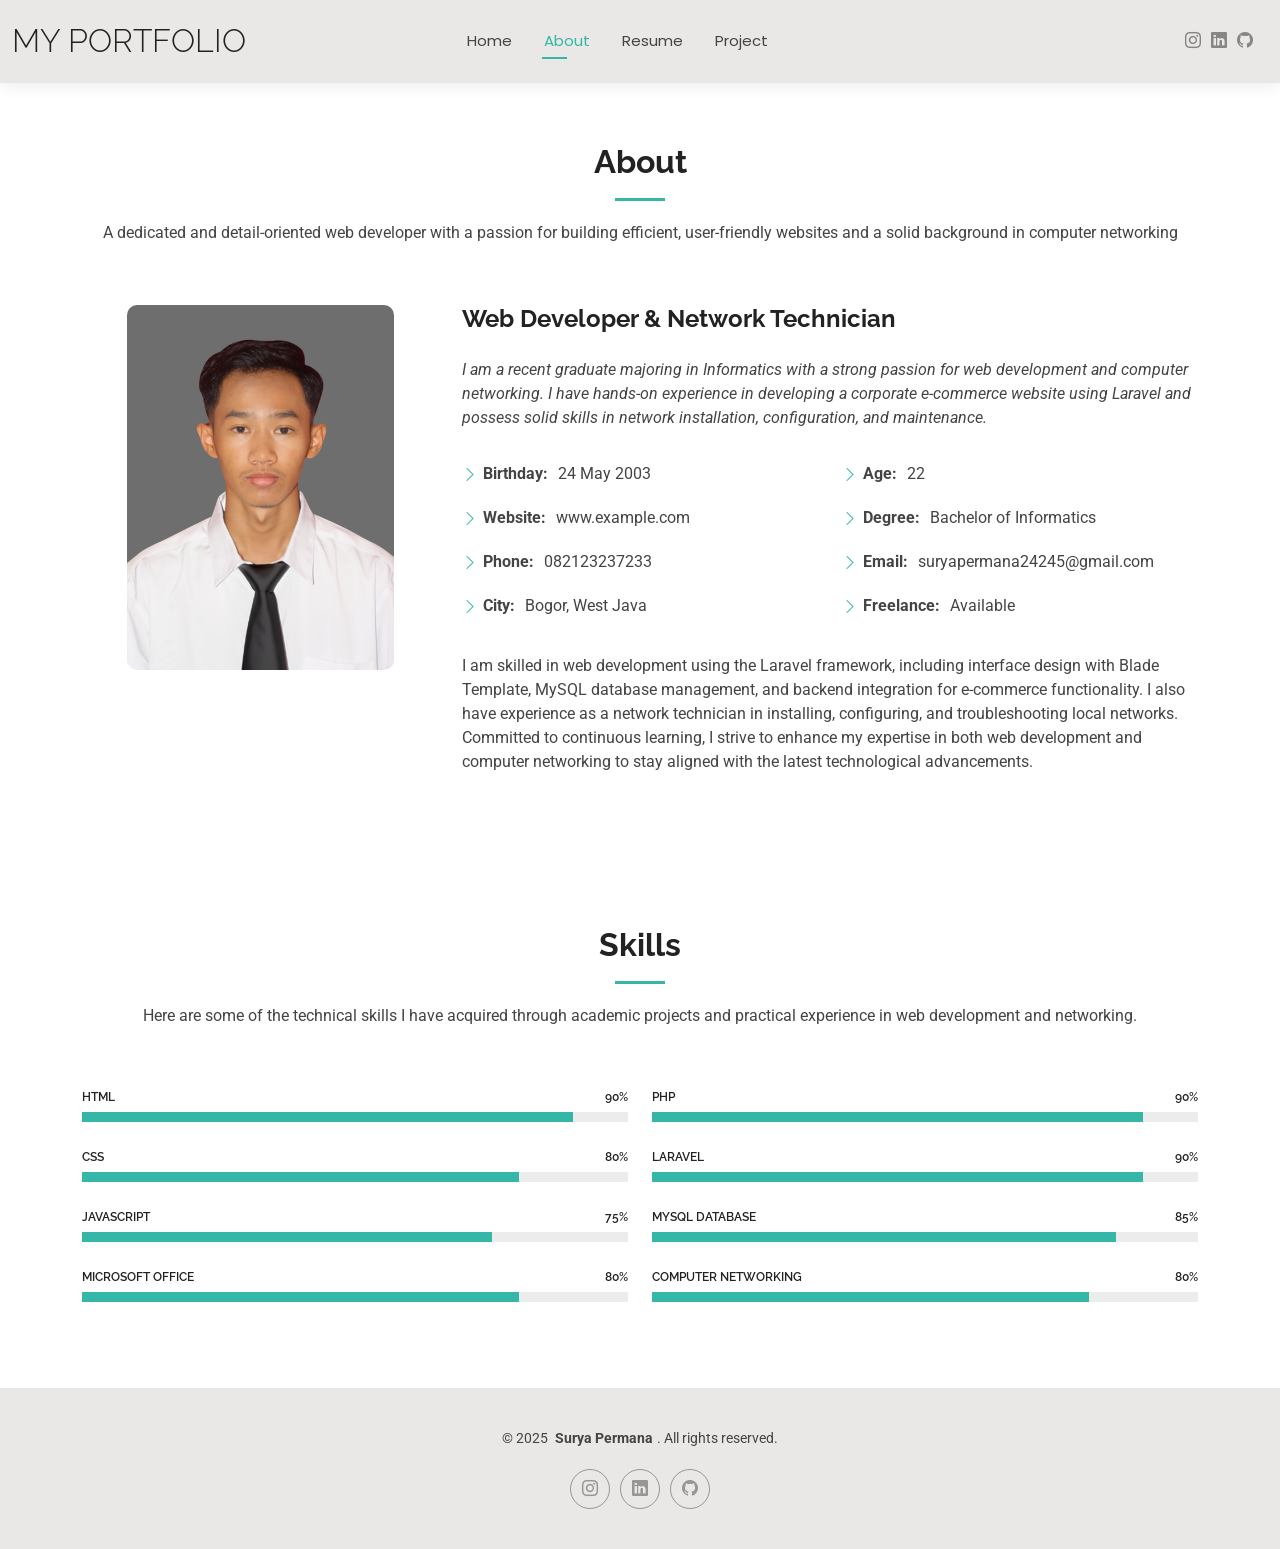
==== about.html @ 29c66569 "Initial commit" ====
<!DOCTYPE html>
<html lang="en">
  <head>
    <meta charset="utf-8" />
    <meta content="width=device-width, initial-scale=1.0" name="viewport" />
    <title>About - Surya Permana</title>
    <meta name="description" content="" />
    <meta name="keywords" content="" />

    <!-- Favicons -->
    <link href="assets/img/favicon.png" rel="icon" />
    <link href="assets/img/apple-touch-icon.png" rel="apple-touch-icon" />

    <!-- Fonts -->
    <link href="https://fonts.googleapis.com" rel="preconnect" />
    <link href="https://fonts.gstatic.com" rel="preconnect" crossorigin />
    <link
      href="https://fonts.googleapis.com/css2?family=Roboto:ital,wght@0,100;0,300;0,400;0,500;0,700;0,900;1,100;1,300;1,400;1,500;1,700;1,900&family=Poppins:ital,wght@0,100;0,200;0,300;0,400;0,500;0,600;0,700;0,800;0,900;1,100;1,200;1,300;1,400;1,500;1,600;1,700;1,800;1,900&family=Raleway:ital,wght@0,100;0,200;0,300;0,400;0,500;0,600;0,700;0,800;0,900;1,100;1,200;1,300;1,400;1,500;1,600;1,700;1,800;1,900&display=swap"
      rel="stylesheet"
    />

    <!-- Vendor CSS Files -->
    <link
      href="assets/vendor/bootstrap/css/bootstrap.min.css"
      rel="stylesheet"
    />
    <link
      href="assets/vendor/bootstrap-icons/bootstrap-icons.css"
      rel="stylesheet"
    />
    <link href="assets/vendor/aos/aos.css" rel="stylesheet" />
    <link href="assets/vendor/swiper/swiper-bundle.min.css" rel="stylesheet" />
    <link
      href="assets/vendor/glightbox/css/glightbox.min.css"
      rel="stylesheet"
    />

    <!-- Main CSS File -->
    <link href="assets/css/main.css" rel="stylesheet" />
  </head>

  <body class="about-page">
    <header
      id="header"
      class="header d-flex align-items-center light-background sticky-top"
    >
      <div class="container-fluid position-relative d-flex align-items-center">
        <a
          href="index.html"
          class="logo d-flex align-items-center me-auto me-xl-0"
        >
          <!-- Uncomment the line below if you also wish to use an image logo -->
          <!-- <img src="assets/img/logo.png" alt=""> -->
          <h1 class="sitename">MY Portfolio</h1>
        </a>

        <nav id="navmenu" class="navmenu mx-auto">
          <ul>
            <li><a href="index.html">Home</a></li>
            <li><a href="about.html" class="active">About</a></li>
            <li><a href="resume.html">Resume</a></li>
            <li><a href="portfolio.html">Project</a></li>
          </ul>
          <i class="mobile-nav-toggle d-xl-none bi bi-list"></i>
        </nav>

        <div class="header-social-links ms-auto">
          <a href="https://www.instagram.com/xsuryaax/" class="instagram"
            ><i class="bi bi-instagram"></i
          ></a>
          <a
            href="https://www.linkedin.com/in/surya-permana-0319a622b/"
            class="linkedin"
            ><i class="bi bi-linkedin"></i
          ></a>
          <a href="https://github.com/xsuryaax" class="github"
            ><i class="bi bi-github"></i
          ></a>
        </div>
      </div>
    </header>

    <main class="main">
      <!-- About Section -->
      <section id="about" class="about section">
        <!-- Section Title -->
        <div class="container section-title" data-aos="fade-up">
          <h2>About</h2>
          <p>
            A dedicated and detail-oriented web developer with a passion for
            building efficient, user-friendly websites and a solid background in
            computer networking
          </p>
        </div>
        <!-- End Section Title -->

        <div class="container" data-aos="fade-up" data-aos-delay="100">
          <div class="row gy-4 justify-content-center">
            <div class="col-lg-4">
              <img
                src="assets/img/profile-img1.png"
                class="img-fluid"
                alt=""
                style="
                  max-width: 75%;
                  height: auto;
                  border-radius: 10px;
                  display: block;
                  margin: 0 auto;
                "
              />
            </div>
            <div class="col-lg-8 content">
              <h2>Web Developer &amp; Network Technician</h2>
              <p class="fst-italic py-3">
                I am a recent graduate majoring in Informatics with a strong
                passion for web development and computer networking. I have
                hands-on experience in developing a corporate e-commerce website
                using Laravel and possess solid skills in network installation,
                configuration, and maintenance.
              </p>
              <div class="row">
                <div class="col-lg-6">
                  <ul>
                    <li>
                      <i class="bi bi-chevron-right"></i>
                      <strong>Birthday:</strong> <span>24 May 2003</span>
                    </li>
                    <li>
                      <i class="bi bi-chevron-right"></i>
                      <strong>Website:</strong> <span>www.example.com</span>
                    </li>
                    <li>
                      <i class="bi bi-chevron-right"></i>
                      <strong>Phone:</strong> <span>082123237233</span>
                    </li>
                    <li>
                      <i class="bi bi-chevron-right"></i>
                      <strong>City:</strong> <span>Bogor, West Java</span>
                    </li>
                  </ul>
                </div>
                <div class="col-lg-6">
                  <ul>
                    <li>
                      <i class="bi bi-chevron-right"></i> <strong>Age:</strong>
                      <span>22</span>
                    </li>
                    <li>
                      <i class="bi bi-chevron-right"></i>
                      <strong>Degree:</strong>
                      <span>Bachelor of Informatics</span>
                    </li>
                    <li>
                      <i class="bi bi-chevron-right"></i>
                      <strong>Email:</strong>
                      <span>suryapermana24245@gmail.com</span>
                    </li>
                    <li>
                      <i class="bi bi-chevron-right"></i>
                      <strong>Freelance:</strong> <span>Available</span>
                    </li>
                  </ul>
                </div>
              </div>
              <p class="py-3">
                I am skilled in web development using the Laravel framework,
                including interface design with Blade Template, MySQL database
                management, and backend integration for e-commerce
                functionality. I also have experience as a network technician in
                installing, configuring, and troubleshooting local networks.
                Committed to continuous learning, I strive to enhance my
                expertise in both web development and computer networking to
                stay aligned with the latest technological advancements.
              </p>
            </div>
          </div>
        </div>
      </section>
      <!-- /About Section -->

      <!-- Skills Section -->
      <section id="skills" class="skills section">
        <!-- Section Title -->
        <div class="container section-title" data-aos="fade-up">
          <h2>Skills</h2>
          <p>
            Here are some of the technical skills I have acquired through
            academic projects and practical experience in web development and
            networking.
          </p>
        </div>
        <!-- End Section Title -->

        <div class="container" data-aos="fade-up" data-aos-delay="100">
          <div class="row skills-content skills-animation">
            <div class="col-lg-6">
              <div class="progress">
                <span class="skill"
                  ><span>HTML</span> <i class="val">90%</i></span
                >
                <div class="progress-bar-wrap">
                  <div
                    class="progress-bar"
                    role="progressbar"
                    aria-valuenow="90"
                    aria-valuemin="0"
                    aria-valuemax="100"
                  ></div>
                </div>
              </div>
              <!-- End Skills Item -->

              <div class="progress">
                <span class="skill"
                  ><span>CSS</span> <i class="val">80%</i></span
                >
                <div class="progress-bar-wrap">
                  <div
                    class="progress-bar"
                    role="progressbar"
                    aria-valuenow="80"
                    aria-valuemin="0"
                    aria-valuemax="100"
                  ></div>
                </div>
              </div>
              <!-- End Skills Item -->

              <div class="progress">
                <span class="skill"
                  ><span>JavaScript</span> <i class="val">75%</i></span
                >
                <div class="progress-bar-wrap">
                  <div
                    class="progress-bar"
                    role="progressbar"
                    aria-valuenow="75"
                    aria-valuemin="0"
                    aria-valuemax="100"
                  ></div>
                </div>
              </div>
              <!-- End Skills Item -->

              <div class="progress">
                <span class="skill"
                  ><span>Microsoft Office</span> <i class="val">80%</i></span
                >
                <div class="progress-bar-wrap">
                  <div
                    class="progress-bar"
                    role="progressbar"
                    aria-valuenow="80"
                    aria-valuemin="0"
                    aria-valuemax="100"
                  ></div>
                </div>
              </div>
              <!-- End Skills Item -->
            </div>

            <div class="col-lg-6">
              <div class="progress">
                <span class="skill"
                  ><span>PHP</span> <i class="val">90%</i></span
                >
                <div class="progress-bar-wrap">
                  <div
                    class="progress-bar"
                    role="progressbar"
                    aria-valuenow="90"
                    aria-valuemin="0"
                    aria-valuemax="100"
                  ></div>
                </div>
              </div>
              <!-- End Skills Item -->

              <div class="progress">
                <span class="skill"
                  ><span>Laravel</span> <i class="val">90%</i></span
                >
                <div class="progress-bar-wrap">
                  <div
                    class="progress-bar"
                    role="progressbar"
                    aria-valuenow="90"
                    aria-valuemin="0"
                    aria-valuemax="100"
                  ></div>
                </div>
              </div>
              <!-- End Skills Item -->

              <div class="progress">
                <span class="skill"
                  ><span>MySQL Database</span> <i class="val">85%</i></span
                >
                <div class="progress-bar-wrap">
                  <div
                    class="progress-bar"
                    role="progressbar"
                    aria-valuenow="85"
                    aria-valuemin="0"
                    aria-valuemax="100"
                  ></div>
                </div>
              </div>
              <!-- End Skills Item -->

              <div class="progress">
                <span class="skill"
                  ><span>Computer Networking</span> <i class="val">80%</i></span
                >
                <div class="progress-bar-wrap">
                  <div
                    class="progress-bar"
                    role="progressbar"
                    aria-valuenow="80"
                    aria-valuemin="0"
                    aria-valuemax="100"
                  ></div>
                </div>
              </div>
              <!-- End Skills Item -->
            </div>
          </div>
        </div>
      </section>
      <!-- /Skills Section -->
    </main>

    <footer id="footer" class="footer light-background">
      <div class="container">
        <div class="copyright text-center">
          <p>© 2025 <strong class="px-1 sitename">Surya Permana</strong>. All rights reserved.</p>
        </div>
        <div class="social-links d-flex justify-content-center">
          <a href="https://www.instagram.com/xsuryaax/" class="instagram"
            ><i class="bi bi-instagram"></i
          ></a>
          <a
            href="https://www.linkedin.com/in/surya-permana-0319a622b/"
            class="linkedin"
            ><i class="bi bi-linkedin"></i
          ></a>
          <a href="https://github.com/xsuryaax" class="github"
            ><i class="bi bi-github"></i
          ></a>
        </div>
      </div>
    </footer>

    <!-- Scroll Top -->
    <a
      href="#"
      id="scroll-top"
      class="scroll-top d-flex align-items-center justify-content-center"
      ><i class="bi bi-arrow-up-short"></i
    ></a>

    <!-- Preloader -->
    <div id="preloader"></div>

    <!-- Vendor JS Files -->
    <script src="assets/vendor/bootstrap/js/bootstrap.bundle.min.js"></script>
    <script src="assets/vendor/php-email-form/validate.js"></script>
    <script src="assets/vendor/aos/aos.js"></script>
    <script src="assets/vendor/waypoints/noframework.waypoints.js"></script>
    <script src="assets/vendor/purecounter/purecounter_vanilla.js"></script>
    <script src="assets/vendor/swiper/swiper-bundle.min.js"></script>
    <script src="assets/vendor/glightbox/js/glightbox.min.js"></script>
    <script src="assets/vendor/imagesloaded/imagesloaded.pkgd.min.js"></script>
    <script src="assets/vendor/isotope-layout/isotope.pkgd.min.js"></script>

    <!-- Main JS File -->
    <script src="assets/js/main.js"></script>
  </body>
</html>
---- assets/css/main.css ----
/**
* Template Name: Kelly
* Template URL: https://bootstrapmade.com/kelly-free-bootstrap-cv-resume-html-template/
* Updated: Aug 07 2024 with Bootstrap v5.3.3
* Author: BootstrapMade.com
* License: https://bootstrapmade.com/license/
*/

/*--------------------------------------------------------------
# Font & Color Variables
# Help: https://bootstrapmade.com/color-system/
--------------------------------------------------------------*/
/* Fonts */
:root {
  --default-font: "Roboto",  system-ui, -apple-system, "Segoe UI", Roboto, "Helvetica Neue", Arial, "Noto Sans", "Liberation Sans", sans-serif, "Apple Color Emoji", "Segoe UI Emoji", "Segoe UI Symbol", "Noto Color Emoji";
  --heading-font: "Raleway",  sans-serif;
  --nav-font: "Poppins",  sans-serif;
}

/* Global Colors - The following color variables are used throughout the website. Updating them here will change the color scheme of the entire website */
:root { 
  --background-color: #ffffff; /* Background color for the entire website, including individual sections */
  --default-color: #444444; /* Default color used for the majority of the text content across the entire website */
  --heading-color: #222222; /* Color for headings, subheadings and title throughout the website */
  --accent-color: #34b7a7; /* Accent color that represents your brand on the website. It's used for buttons, links, and other elements that need to stand out */
  --surface-color: #ffffff; /* The surface color is used as a background of boxed elements within sections, such as cards, icon boxes, or other elements that require a visual separation from the global background. */
  --contrast-color: #ffffff; /* Contrast color for text, ensuring readability against backgrounds of accent, heading, or default colors. */
}

/* Nav Menu Colors - The following color variables are used specifically for the navigation menu. They are separate from the global colors to allow for more customization options */
:root {
  --nav-color: #444444;  /* The default color of the main navmenu links */
  --nav-hover-color: #34b7a7; /* Applied to main navmenu links when they are hovered over or active */
  --nav-mobile-background-color: #ffffff; /* Used as the background color for mobile navigation menu */
  --nav-dropdown-background-color: #ffffff; /* Used as the background color for dropdown items that appear when hovering over primary navigation items */
  --nav-dropdown-color: #444444; /* Used for navigation links of the dropdown items in the navigation menu. */
  --nav-dropdown-hover-color: #34b7a7; /* Similar to --nav-hover-color, this color is applied to dropdown navigation links when they are hovered over. */
}

/* Color Presets - These classes override global colors when applied to any section or element, providing reuse of the sam color scheme. */

.light-background {
  --background-color: #e9e8e6;
  --surface-color: #ffffff;
}

.dark-background {
  --background-color: #060606;
  --default-color: #ffffff;
  --heading-color: #ffffff;
  --surface-color: #252525;
  --contrast-color: #ffffff;
}

/* Smooth scroll */
:root {
  scroll-behavior: smooth;
}

/*--------------------------------------------------------------
# General Styling & Shared Classes
--------------------------------------------------------------*/
body {
  color: var(--default-color);
  background-color: var(--background-color);
  font-family: var(--default-font);
}

a {
  color: var(--accent-color);
  text-decoration: none;
  transition: 0.3s;
}

a:hover {
  color: color-mix(in srgb, var(--accent-color), transparent 25%);
  text-decoration: none;
}

h1,
h2,
h3,
h4,
h5,
h6 {
  color: var(--heading-color);
  font-family: var(--heading-font);
}

/* PHP Email Form Messages
------------------------------*/
.php-email-form .error-message {
  display: none;
  background: #df1529;
  color: #ffffff;
  text-align: left;
  padding: 15px;
  margin-bottom: 24px;
  font-weight: 600;
}

.php-email-form .sent-message {
  display: none;
  color: #ffffff;
  background: #059652;
  text-align: center;
  padding: 15px;
  margin-bottom: 24px;
  font-weight: 600;
}

.php-email-form .loading {
  display: none;
  background: var(--surface-color);
  text-align: center;
  padding: 15px;
  margin-bottom: 24px;
}

.php-email-form .loading:before {
  content: "";
  display: inline-block;
  border-radius: 50%;
  width: 24px;
  height: 24px;
  margin: 0 10px -6px 0;
  border: 3px solid var(--accent-color);
  border-top-color: var(--surface-color);
  animation: php-email-form-loading 1s linear infinite;
}

@keyframes php-email-form-loading {
  0% {
    transform: rotate(0deg);
  }

  100% {
    transform: rotate(360deg);
  }
}

/*--------------------------------------------------------------
# Global Header
--------------------------------------------------------------*/
.header {
  color: var(--default-color);
  background-color: var(--background-color);
  padding: 15px 0;
  transition: all 0.5s;
  z-index: 997;
  box-shadow: 0px 0 18px rgba(0, 0, 0, 0.1);
}

.header .logo {
  line-height: 1;
}

.header .logo img {
  max-height: 36px;
  margin-right: 8px;
}

.header .logo h1 {
  font-size: 32px;
  margin: 0;
  font-weight: 300;
  text-transform: uppercase;
  color: var(--heading-color);
}

.header .header-social-links {
  padding-right: 15px;
}

.header .header-social-links a {
  color: color-mix(in srgb, var(--default-color), transparent 40%);
  padding-left: 6px;
  display: inline-block;
  transition: 0.3s;
  font-size: 16px;
}

.header .header-social-links a:hover {
  color: var(--accent-color);
}

.header .header-social-links a i {
  line-height: 0px;
}

@media (max-width: 1200px) {
  .header .logo {
    order: 1;
  }

  .header .header-social-links {
    order: 2;
  }

  .header .navmenu {
    order: 3;
  }
}

/*--------------------------------------------------------------
# Navigation Menu
--------------------------------------------------------------*/
/* Desktop Navigation */
@media (min-width: 1200px) {
  .navmenu {
    padding: 0;
  }

  .navmenu ul {
    margin: 0;
    padding: 0;
    display: flex;
    list-style: none;
    align-items: center;
  }

  .navmenu li {
    position: relative;
  }

  .navmenu>ul>li {
    white-space: nowrap;
    padding: 15px 14px;
  }

  .navmenu>ul>li:last-child {
    padding-right: 0;
  }

  .navmenu a,
  .navmenu a:focus {
    color: var(--nav-color);
    font-size: 15px;
    padding: 0 2px;
    font-family: var(--nav-font);
    font-weight: 400;
    display: flex;
    align-items: center;
    justify-content: space-between;
    white-space: nowrap;
    transition: 0.3s;
    position: relative;
  }

  .navmenu a i,
  .navmenu a:focus i {
    font-size: 12px;
    line-height: 0;
    margin-left: 5px;
    transition: 0.3s;
  }

  .navmenu>ul>li>a:before {
    content: "";
    position: absolute;
    height: 2px;
    bottom: -6px;
    left: 0;
    background-color: var(--nav-hover-color);
    visibility: hidden;
    width: 0px;
    transition: all 0.3s ease-in-out 0s;
  }

  .navmenu a:hover:before,
  .navmenu li:hover>a:before,
  .navmenu .active:before {
    visibility: visible;
    width: 25px;
  }

  .navmenu li:hover>a,
  .navmenu .active,
  .navmenu .active:focus {
    color: var(--nav-hover-color);
  }

  .navmenu .dropdown ul {
    margin: 0;
    padding: 10px 0;
    background: var(--nav-dropdown-background-color);
    display: block;
    position: absolute;
    visibility: hidden;
    left: 14px;
    top: 130%;
    opacity: 0;
    transition: 0.3s;
    border-radius: 4px;
    z-index: 99;
    box-shadow: 0px 0px 30px rgba(0, 0, 0, 0.1);
  }

  .navmenu .dropdown ul li {
    min-width: 200px;
  }

  .navmenu .dropdown ul a {
    padding: 10px 20px;
    font-size: 15px;
    text-transform: none;
    color: var(--nav-dropdown-color);
  }

  .navmenu .dropdown ul a i {
    font-size: 12px;
  }

  .navmenu .dropdown ul a:hover,
  .navmenu .dropdown ul .active:hover,
  .navmenu .dropdown ul li:hover>a {
    color: var(--nav-dropdown-hover-color);
  }

  .navmenu .dropdown:hover>ul {
    opacity: 1;
    top: 100%;
    visibility: visible;
  }

  .navmenu .dropdown .dropdown ul {
    top: 0;
    left: -90%;
    visibility: hidden;
  }

  .navmenu .dropdown .dropdown:hover>ul {
    opacity: 1;
    top: 0;
    left: -100%;
    visibility: visible;
  }
}

/* Mobile Navigation */
@media (max-width: 1199px) {
  .mobile-nav-toggle {
    color: var(--nav-color);
    font-size: 28px;
    line-height: 0;
    margin-right: 10px;
    cursor: pointer;
    transition: color 0.3s;
  }

  .navmenu {
    padding: 0;
    z-index: 9997;
  }

  .navmenu ul {
    display: none;
    list-style: none;
    position: absolute;
    inset: 60px 20px 20px 20px;
    padding: 10px 0;
    margin: 0;
    border-radius: 6px;
    background-color: var(--nav-mobile-background-color);
    border: 1px solid color-mix(in srgb, var(--default-color), transparent 90%);
    box-shadow: none;
    overflow-y: auto;
    transition: 0.3s;
    z-index: 9998;
  }

  .navmenu a,
  .navmenu a:focus {
    color: var(--nav-dropdown-color);
    padding: 10px 20px;
    font-family: var(--nav-font);
    font-size: 17px;
    font-weight: 500;
    display: flex;
    align-items: center;
    justify-content: space-between;
    white-space: nowrap;
    transition: 0.3s;
  }

  .navmenu a i,
  .navmenu a:focus i {
    font-size: 12px;
    line-height: 0;
    margin-left: 5px;
    width: 30px;
    height: 30px;
    display: flex;
    align-items: center;
    justify-content: center;
    border-radius: 50%;
    transition: 0.3s;
    background-color: color-mix(in srgb, var(--accent-color), transparent 90%);
  }

  .navmenu a i:hover,
  .navmenu a:focus i:hover {
    background-color: var(--accent-color);
    color: var(--contrast-color);
  }

  .navmenu a:hover,
  .navmenu .active,
  .navmenu .active:focus {
    color: var(--nav-dropdown-hover-color);
  }

  .navmenu .active i,
  .navmenu .active:focus i {
    background-color: var(--accent-color);
    color: var(--contrast-color);
    transform: rotate(180deg);
  }

  .navmenu .dropdown ul {
    position: static;
    display: none;
    z-index: 99;
    padding: 10px 0;
    margin: 10px 20px;
    background-color: var(--nav-dropdown-background-color);
    transition: all 0.5s ease-in-out;
  }

  .navmenu .dropdown ul ul {
    background-color: rgba(33, 37, 41, 0.1);
  }

  .navmenu .dropdown>.dropdown-active {
    display: block;
    background-color: rgba(33, 37, 41, 0.03);
  }

  .mobile-nav-active {
    overflow: hidden;
  }

  .mobile-nav-active .mobile-nav-toggle {
    color: #fff;
    position: absolute;
    font-size: 32px;
    top: 15px;
    right: 15px;
    margin-right: 0;
    z-index: 9999;
  }

  .mobile-nav-active .navmenu {
    position: fixed;
    overflow: hidden;
    inset: 0;
    background: rgba(33, 37, 41, 0.8);
    transition: 0.3s;
  }

  .mobile-nav-active .navmenu>ul {
    display: block;
  }
}

/*--------------------------------------------------------------
# Global Footer
--------------------------------------------------------------*/
.footer {
  color: var(--default-color);
  background-color: var(--background-color);
  font-size: 14px;
  padding: 40px 0;
  position: relative;
}

.footer .copyright p {
  margin-bottom: 0;
}

.footer .social-links {
  margin-top: 20px;
}

.footer .social-links a {
  display: flex;
  align-items: center;
  justify-content: center;
  width: 40px;
  height: 40px;
  border-radius: 50%;
  border: 1px solid color-mix(in srgb, var(--default-color), transparent 50%);
  font-size: 16px;
  color: color-mix(in srgb, var(--default-color), transparent 50%);
  margin: 0 5px;
  transition: 0.3s;
}

.footer .social-links a:hover {
  color: var(--accent-color);
  border-color: var(--accent-color);
}

.footer .credits {
  margin-top: 10px;
  font-size: 13px;
  text-align: center;
}

/*--------------------------------------------------------------
# Preloader
--------------------------------------------------------------*/
#preloader {
  position: fixed;
  inset: 0;
  z-index: 9999;
  overflow: hidden;
  background-color: var(--background-color);
  transition: all 0.6s ease-out;
  width: 100%;
  height: 100vh;
}

#preloader:before,
#preloader:after {
  content: "";
  position: absolute;
  border: 4px solid var(--accent-color);
  border-radius: 50%;
  animation: animate-preloader 2s cubic-bezier(0, 0.2, 0.8, 1) infinite;
}

#preloader:after {
  animation-delay: -0.5s;
}

@keyframes animate-preloader {
  0% {
    width: 10px;
    height: 10px;
    top: calc(50% - 5px);
    left: calc(50% - 5px);
    opacity: 1;
  }

  100% {
    width: 72px;
    height: 72px;
    top: calc(50% - 36px);
    left: calc(50% - 36px);
    opacity: 0;
  }
}

/*--------------------------------------------------------------
# Scroll Top Button
--------------------------------------------------------------*/
.scroll-top {
  position: fixed;
  visibility: hidden;
  opacity: 0;
  right: 15px;
  bottom: -15px;
  z-index: 99999;
  background-color: var(--accent-color);
  width: 44px;
  height: 44px;
  border-radius: 50px;
  transition: all 0.4s;
}

.scroll-top i {
  font-size: 24px;
  color: var(--contrast-color);
  line-height: 0;
}

.scroll-top:hover {
  background-color: color-mix(in srgb, var(--accent-color), transparent 20%);
  color: var(--contrast-color);
}

.scroll-top.active {
  visibility: visible;
  opacity: 1;
  bottom: 15px;
}

/*--------------------------------------------------------------
# Disable aos animation delay on mobile devices
--------------------------------------------------------------*/
@media screen and (max-width: 768px) {
  [data-aos-delay] {
    transition-delay: 0 !important;
  }
}

/*--------------------------------------------------------------
# Global Page Titles & Breadcrumbs
--------------------------------------------------------------*/
.page-title {
  color: var(--default-color);
  background-color: var(--background-color);
  padding: 25px 0;
  position: relative;
  border-bottom: 1px solid color-mix(in srgb, var(--default-color), transparent 85%);
}

.page-title h1 {
  font-size: 24px;
  font-weight: 400;
}

.page-title .breadcrumbs ol {
  display: flex;
  flex-wrap: wrap;
  list-style: none;
  padding: 0;
  margin: 0;
  font-size: 14px;
  font-weight: 400;
}

.page-title .breadcrumbs ol li+li {
  padding-left: 10px;
}

.page-title .breadcrumbs ol li+li::before {
  content: "/";
  display: inline-block;
  padding-right: 10px;
  color: color-mix(in srgb, var(--default-color), transparent 70%);
}

/*--------------------------------------------------------------
# Global Sections
--------------------------------------------------------------*/
section,
.section {
  color: var(--default-color);
  background-color: var(--background-color);
  padding: 60px 0;
  scroll-margin-top: 100px;
  overflow: clip;
}

@media (max-width: 1199px) {

  section,
  .section {
    scroll-margin-top: 66px;
  }
}

/*--------------------------------------------------------------
# Global Section Titles
--------------------------------------------------------------*/
.section-title {
  text-align: center;
  padding-bottom: 60px;
  position: relative;
}

.section-title h2 {
  font-size: 32px;
  font-weight: 700;
  margin-bottom: 20px;
  padding-bottom: 20px;
  position: relative;
}

.section-title h2:after {
  content: "";
  position: absolute;
  display: block;
  width: 50px;
  height: 3px;
  background: var(--accent-color);
  left: 0;
  right: 0;
  bottom: 0;
  margin: auto;
}

.section-title p {
  margin-bottom: 0;
}

/*--------------------------------------------------------------
# Hero Section
--------------------------------------------------------------*/
.hero {
  width: 100%;
  min-height: calc(100vh - 82px);
  position: relative;
  padding: 80px 0;
  display: flex;
  align-items: center;
  justify-content: center;
}

@media (max-width: 1200px) {
  .hero {
    min-height: calc(100vh - 68px);
  }
}

.hero img {
  position: absolute;
  inset: 0;
  display: block;
  width: 100%;
  height: 100%;
  object-fit: cover;
  z-index: 1;
}

.hero .container {
  position: relative;
  z-index: 3;
}

.hero h2 {
  margin: 0;
  font-size: 48px;
  font-weight: 700;
}

.hero p {
  margin: 10px 0 0 0;
  font-size: 24px;
  color: var(--heading-color);
}

.hero .btn-get-started {
  color: var(--contrast-color);
  background: var(--accent-color);
  font-family: var(--heading-font);
  text-transform: uppercase;
  font-weight: 600;
  font-size: 12px;
  letter-spacing: 1px;
  display: inline-block;
  padding: 12px 40px;
  border-radius: 50px;
  transition: 0.5s;
  margin-top: 30px;
}

.hero .btn-get-started:hover {
  background: color-mix(in srgb, var(--accent-color) 90%, white 20%);
}

@media (max-width: 768px) {
  .hero h2 {
    font-size: 32px;
  }

  .hero p {
    font-size: 18px;
  }
}

/*--------------------------------------------------------------
# About Section
--------------------------------------------------------------*/
.about .content h2 {
  font-weight: 700;
  font-size: 24px;
}

.about .content ul {
  list-style: none;
  padding: 0;
}

.about .content ul li {
  margin-bottom: 20px;
  display: flex;
  align-items: center;
}

.about .content ul strong {
  margin-right: 10px;
}

.about .content ul i {
  font-size: 16px;
  margin-right: 5px;
  color: var(--accent-color);
  line-height: 0;
}

/*--------------------------------------------------------------
# Skills Section
--------------------------------------------------------------*/
.skills .progress {
  height: 60px;
  display: block;
  background: none;
  border-radius: 0;
}

.skills .progress .skill {
  color: var(--heading-color);
  padding: 0;
  margin: 0 0 6px 0;
  text-transform: uppercase;
  display: block;
  font-weight: 600;
  font-family: var(--heading-font);
}

.skills .progress .skill .val {
  float: right;
  font-style: normal;
}

.skills .progress-bar-wrap {
  background: color-mix(in srgb, var(--default-color), transparent 90%);
  height: 10px;
}

.skills .progress-bar {
  width: 1px;
  height: 10px;
  transition: 0.9s;
  background-color: var(--accent-color);
}

/*--------------------------------------------------------------
# Stats Section
--------------------------------------------------------------*/
.stats .stats-item {
  padding: 30px;
  width: 100%;
}

.stats .stats-item span {
  color: var(--heading-color);
  font-size: 48px;
  display: block;
  font-weight: 700;
  margin-bottom: 20px;
  padding-bottom: 20px;
  position: relative;
}

.stats .stats-item span:after {
  content: "";
  position: absolute;
  display: block;
  width: 25px;
  height: 3px;
  background: var(--accent-color);
  left: 0;
  right: 0;
  bottom: 0;
  margin: auto;
}

.stats .stats-item p {
  color: color-mix(in srgb, var(--default-color), transparent 40%);
  padding: 0;
  margin: 0;
  font-family: var(--heading-font);
  font-weight: 500;
}

/*--------------------------------------------------------------
# Testimonials Section
--------------------------------------------------------------*/
.testimonials .section-header {
  margin-bottom: 40px;
}

.testimonials .testimonials-carousel,
.testimonials .testimonials-slider {
  overflow: hidden;
}

.testimonials .testimonial-item {
  text-align: center;
}

.testimonials .testimonial-item .testimonial-img {
  width: 120px;
  border-radius: 50%;
  border: 4px solid var(--background-color);
  margin: 0 auto;
}

.testimonials .testimonial-item h3 {
  font-size: 20px;
  font-weight: bold;
  margin: 10px 0 5px 0;
}

.testimonials .testimonial-item h4 {
  font-size: 14px;
  color: color-mix(in srgb, var(--default-color), transparent 40%);
  margin: 0 0 15px 0;
}

.testimonials .testimonial-item .stars {
  margin-bottom: 15px;
}

.testimonials .testimonial-item .stars i {
  color: #ffc107;
  margin: 0 1px;
}

.testimonials .testimonial-item .quote-icon-left,
.testimonials .testimonial-item .quote-icon-right {
  color: color-mix(in srgb, var(--accent-color), transparent 50%);
  font-size: 26px;
  line-height: 0;
}

.testimonials .testimonial-item .quote-icon-left {
  display: inline-block;
  left: -5px;
  position: relative;
}

.testimonials .testimonial-item .quote-icon-right {
  display: inline-block;
  right: -5px;
  position: relative;
  top: 10px;
  transform: scale(-1, -1);
}

.testimonials .testimonial-item p {
  font-style: italic;
  margin: 0 auto 15px auto;
}

.testimonials .swiper-wrapper {
  height: auto;
}

.testimonials .swiper-pagination {
  margin-top: 20px;
  position: relative;
}

.testimonials .swiper-pagination .swiper-pagination-bullet {
  width: 12px;
  height: 12px;
  opacity: 1;
  background-color: color-mix(in srgb, var(--default-color), transparent 85%);
}

.testimonials .swiper-pagination .swiper-pagination-bullet-active {
  background-color: var(--accent-color);
}

@media (min-width: 992px) {
  .testimonials .testimonial-item p {
    width: 80%;
  }
}

/*--------------------------------------------------------------
# Resume Section
--------------------------------------------------------------*/
.resume .resume-title {
  color: var(--heading-color);
  font-size: 26px;
  font-weight: 700;
  margin-top: 20px;
  margin-bottom: 20px;
}

.resume .resume-item {
  padding: 0 0 20px 20px;
  margin-top: -2px;
  border-left: 2px solid var(--accent-color);
  position: relative;
}

.resume .resume-item h4 {
  line-height: 18px;
  font-size: 18px;
  font-weight: 600;
  text-transform: uppercase;
  color: color-mix(in srgb, var(--default-color), transparent 20%);
  margin-bottom: 10px;
}

.resume .resume-item h5 {
  font-size: 16px;
  padding: 5px 15px;
  display: inline-block;
  font-weight: 600;
  margin-bottom: 10px;
}

.resume .resume-item ul {
  padding-left: 20px;
}

.resume .resume-item ul li {
  padding-bottom: 10px;
}

.resume .resume-item:last-child {
  padding-bottom: 0;
}

.resume .resume-item::before {
  content: "";
  position: absolute;
  width: 16px;
  height: 16px;
  border-radius: 50px;
  left: -9px;
  top: 0;
  background: var(--background-color);
  border: 2px solid var(--accent-color);
}

/*--------------------------------------------------------------
# Services Section
--------------------------------------------------------------*/
.services .service-item {
  background-color: var(--surface-color);
  box-shadow: 0px 5px 90px 0px rgba(0, 0, 0, 0.1);
  height: 100%;
  padding: 60px 30px;
  text-align: center;
  transition: 0.3s;
  border-radius: 5px;
}

.services .service-item .icon {
  margin: 0 auto;
  width: 100px;
  height: 100px;
  display: flex;
  align-items: center;
  justify-content: center;
  transition: ease-in-out 0.3s;
  position: relative;
}

.services .service-item .icon i {
  font-size: 36px;
  transition: 0.5s;
  position: relative;
}

.services .service-item .icon svg {
  position: absolute;
  top: 0;
  left: 0;
}

.services .service-item .icon svg path {
  transition: 0.5s;
  fill: color-mix(in srgb, var(--default-color), transparent 95%);
}

.services .service-item h3 {
  font-weight: 700;
  margin: 10px 0 15px 0;
  font-size: 22px;
}

.services .service-item p {
  line-height: 24px;
  font-size: 14px;
  margin-bottom: 0;
}

.services .service-item:hover {
  box-shadow: 0px 5px 35px 0px rgba(0, 0, 0, 0.1);
}

.services .service-item.item-cyan i {
  color: #0dcaf0;
}

.services .service-item.item-cyan:hover .icon i {
  color: #fff;
}

.services .service-item.item-cyan:hover .icon path {
  fill: #0dcaf0;
}

.services .service-item.item-orange i {
  color: #fd7e14;
}

.services .service-item.item-orange:hover .icon i {
  color: #fff;
}

.services .service-item.item-orange:hover .icon path {
  fill: #fd7e14;
}

.services .service-item.item-teal i {
  color: #20c997;
}

.services .service-item.item-teal:hover .icon i {
  color: #fff;
}

.services .service-item.item-teal:hover .icon path {
  fill: #20c997;
}

.services .service-item.item-red i {
  color: #df1529;
}

.services .service-item.item-red:hover .icon i {
  color: #fff;
}

.services .service-item.item-red:hover .icon path {
  fill: #df1529;
}

.services .service-item.item-indigo i {
  color: #6610f2;
}

.services .service-item.item-indigo:hover .icon i {
  color: #fff;
}

.services .service-item.item-indigo:hover .icon path {
  fill: #6610f2;
}

.services .service-item.item-pink i {
  color: #f3268c;
}

.services .service-item.item-pink:hover .icon i {
  color: #fff;
}

.services .service-item.item-pink:hover .icon path {
  fill: #f3268c;
}

/*--------------------------------------------------------------
# Portfolio Section
--------------------------------------------------------------*/
.portfolio .portfolio-filters {
  padding: 0;
  margin: 0 auto 20px auto;
  list-style: none;
  text-align: center;
}

.portfolio .portfolio-filters li {
  cursor: pointer;
  display: inline-block;
  padding: 8px 20px 10px 20px;
  margin: 0;
  font-size: 15px;
  font-weight: 500;
  line-height: 1;
  margin-bottom: 5px;
  border-radius: 50px;
  transition: all 0.3s ease-in-out;
  font-family: var(--heading-font);
}

.portfolio .portfolio-filters li:hover,
.portfolio .portfolio-filters li.filter-active {
  color: var(--contrast-color);
  background-color: var(--accent-color);
}

.portfolio .portfolio-filters li:first-child {
  margin-left: 0;
}

.portfolio .portfolio-filters li:last-child {
  margin-right: 0;
}

@media (max-width: 575px) {
  .portfolio .portfolio-filters li {
    font-size: 14px;
    margin: 0 0 10px 0;
  }
}

.portfolio .portfolio-item {
  position: relative;
  overflow: hidden;
}

.portfolio .portfolio-item .portfolio-info {
  opacity: 0;
  position: absolute;
  left: 12px;
  right: 12px;
  bottom: -100%;
  z-index: 3;
  transition: all ease-in-out 0.5s;
  background: color-mix(in srgb, var(--surface-color), transparent 10%);
  padding: 15px;
}

.portfolio .portfolio-item .portfolio-info h4 {
  font-size: 18px;
  font-weight: 600;
  padding-right: 50px;
}

.portfolio .portfolio-item .portfolio-info p {
  color: color-mix(in srgb, var(--default-color), transparent 30%);
  font-size: 14px;
  margin-bottom: 0;
  padding-right: 50px;
}

.portfolio .portfolio-item .portfolio-info .preview-link,
.portfolio .portfolio-item .portfolio-info .details-link {
  position: absolute;
  right: 50px;
  font-size: 24px;
  top: calc(50% - 14px);
  color: color-mix(in srgb, var(--default-color), transparent 30%);
  transition: 0.3s;
  line-height: 0;
}

.portfolio .portfolio-item .portfolio-info .preview-link:hover,
.portfolio .portfolio-item .portfolio-info .details-link:hover {
  color: var(--accent-color);
}

.portfolio .portfolio-item .portfolio-info .details-link {
  right: 14px;
  font-size: 28px;
}

.portfolio .portfolio-item:hover .portfolio-info {
  opacity: 1;
  bottom: 0;
}

/*--------------------------------------------------------------
# Portfolio Details Section
--------------------------------------------------------------*/
.portfolio-details .portfolio-details-slider img {
  width: 100%;
}

.portfolio-details .portfolio-details-slider .swiper-pagination {
  margin-top: 20px;
  position: relative;
}

.portfolio-details .portfolio-details-slider .swiper-pagination .swiper-pagination-bullet {
  width: 12px;
  height: 12px;
  background-color: color-mix(in srgb, var(--default-color), transparent 85%);
  opacity: 1;
}

.portfolio-details .portfolio-details-slider .swiper-pagination .swiper-pagination-bullet-active {
  background-color: var(--accent-color);
}

.portfolio-details .portfolio-info {
  background-color: var(--surface-color);
  padding: 30px;
  box-shadow: 0px 0 30px rgba(0, 0, 0, 0.1);
}

.portfolio-details .portfolio-info h3 {
  font-size: 22px;
  font-weight: 700;
  margin-bottom: 20px;
  padding-bottom: 20px;
  border-bottom: 1px solid color-mix(in srgb, var(--default-color), transparent 85%);
}

.portfolio-details .portfolio-info ul {
  list-style: none;
  padding: 0;
  font-size: 15px;
}

.portfolio-details .portfolio-info ul li+li {
  margin-top: 10px;
}

.portfolio-details .portfolio-description {
  padding-top: 30px;
}

.portfolio-details .portfolio-description h2 {
  font-size: 26px;
  font-weight: 700;
  margin-bottom: 20px;
}

.portfolio-details .portfolio-description p {
  padding: 0;
  color: color-mix(in srgb, var(--default-color), transparent 30%);
}

/*--------------------------------------------------------------
# Contact Section
--------------------------------------------------------------*/
.contact .info-wrap {
  background-color: var(--surface-color);
  box-shadow: 0px 0px 20px rgba(0, 0, 0, 0.1);
  padding: 30px;
}

@media (max-width: 575px) {
  .contact .info-wrap {
    padding: 20px;
  }
}

.contact .info-item {
  margin-bottom: 40px;
}

.contact .info-item i {
  font-size: 20px;
  color: var(--accent-color);
  background: color-mix(in srgb, var(--accent-color), transparent 92%);
  width: 44px;
  height: 44px;
  display: flex;
  justify-content: center;
  align-items: center;
  border-radius: 50px;
  transition: all 0.3s ease-in-out;
  margin-right: 15px;
}

.contact .info-item h3 {
  padding: 0;
  font-size: 18px;
  font-weight: 700;
  margin-bottom: 5px;
}

.contact .info-item p {
  padding: 0;
  margin-bottom: 0;
  font-size: 14px;
}

.contact .info-item:hover i {
  background: var(--accent-color);
  color: var(--contrast-color);
}

.contact .php-email-form {
  background-color: var(--surface-color);
  height: 100%;
  padding: 30px;
  box-shadow: 0px 0px 20px rgba(0, 0, 0, 0.1);
}

@media (max-width: 575px) {
  .contact .php-email-form {
    padding: 20px;
  }
}

.contact .php-email-form input[type=text],
.contact .php-email-form input[type=email],
.contact .php-email-form textarea {
  font-size: 14px;
  padding: 10px 15px;
  box-shadow: none;
  border-radius: 0;
  color: var(--default-color);
  background-color: var(--surface-color);
  border-color: color-mix(in srgb, var(--default-color), transparent 80%);
}

.contact .php-email-form input[type=text]:focus,
.contact .php-email-form input[type=email]:focus,
.contact .php-email-form textarea:focus {
  border-color: var(--accent-color);
}

.contact .php-email-form input[type=text]::placeholder,
.contact .php-email-form input[type=email]::placeholder,
.contact .php-email-form textarea::placeholder {
  color: color-mix(in srgb, var(--default-color), transparent 70%);
}

.contact .php-email-form button[type=submit] {
  color: var(--contrast-color);
  background: var(--accent-color);
  border: 0;
  padding: 10px 30px;
  transition: 0.4s;
  border-radius: 50px;
}

.contact .php-email-form button[type=submit]:hover {
  background: color-mix(in srgb, var(--accent-color), transparent 25%);
}

/*--------------------------------------------------------------
# Starter Section Section
--------------------------------------------------------------*/
.starter-section {
  /* Add your styles here */
}

.btn-main {
  background: linear-gradient(135deg, #00b894, #00cec9);
  color: #fff;
  padding: 12px 40px;
  border-radius: 50px;
  font-weight: 400;
  letter-spacing: 0.5px;
  text-decoration: none;
  transition: all 0.3s ease;
}

.btn-main:hover {
  background: linear-gradient(135deg, #00cec9, #00b894);
  transform: translateY(-2px);
}

.btn-outline {
  background: transparent;
  border: 2px solid #00b894;
  color: #00b894;
  padding: 10px 18px;
  border-radius: 50px;
  font-weight: 600;
  letter-spacing: 0.5px;
  text-decoration: none;
  transition: all 0.3s ease;
}

.btn-outline:hover {
  background: #00b894;
  color: #fff;
  transform: translateY(-2px);
}
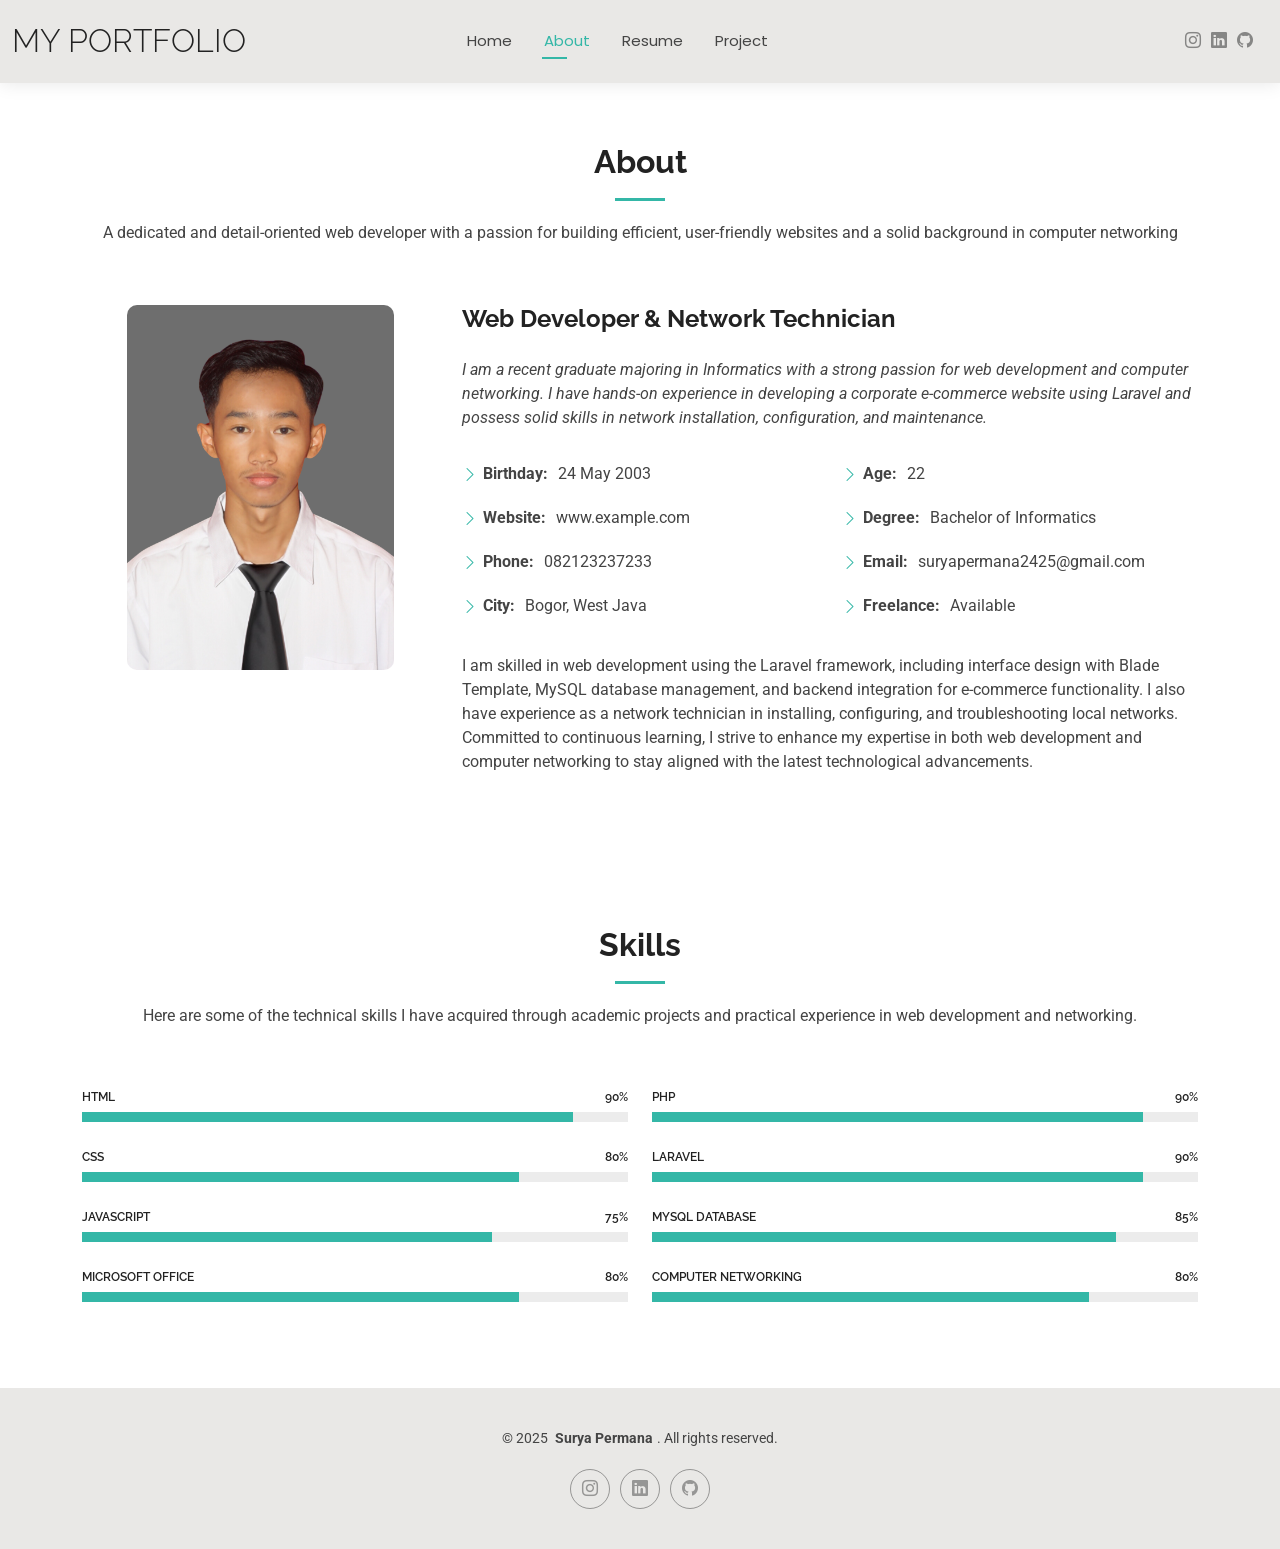
==== commit 219061b2: "update" ====
--- a/about.html
+++ b/about.html
@@ -154,7 +154,7 @@
                     <li>
                       <i class="bi bi-chevron-right"></i>
                       <strong>Email:</strong>
-                      <span>suryapermana24245@gmail.com</span>
+                      <span>suryapermana2425@gmail.com</span>
                     </li>
                     <li>
                       <i class="bi bi-chevron-right"></i>
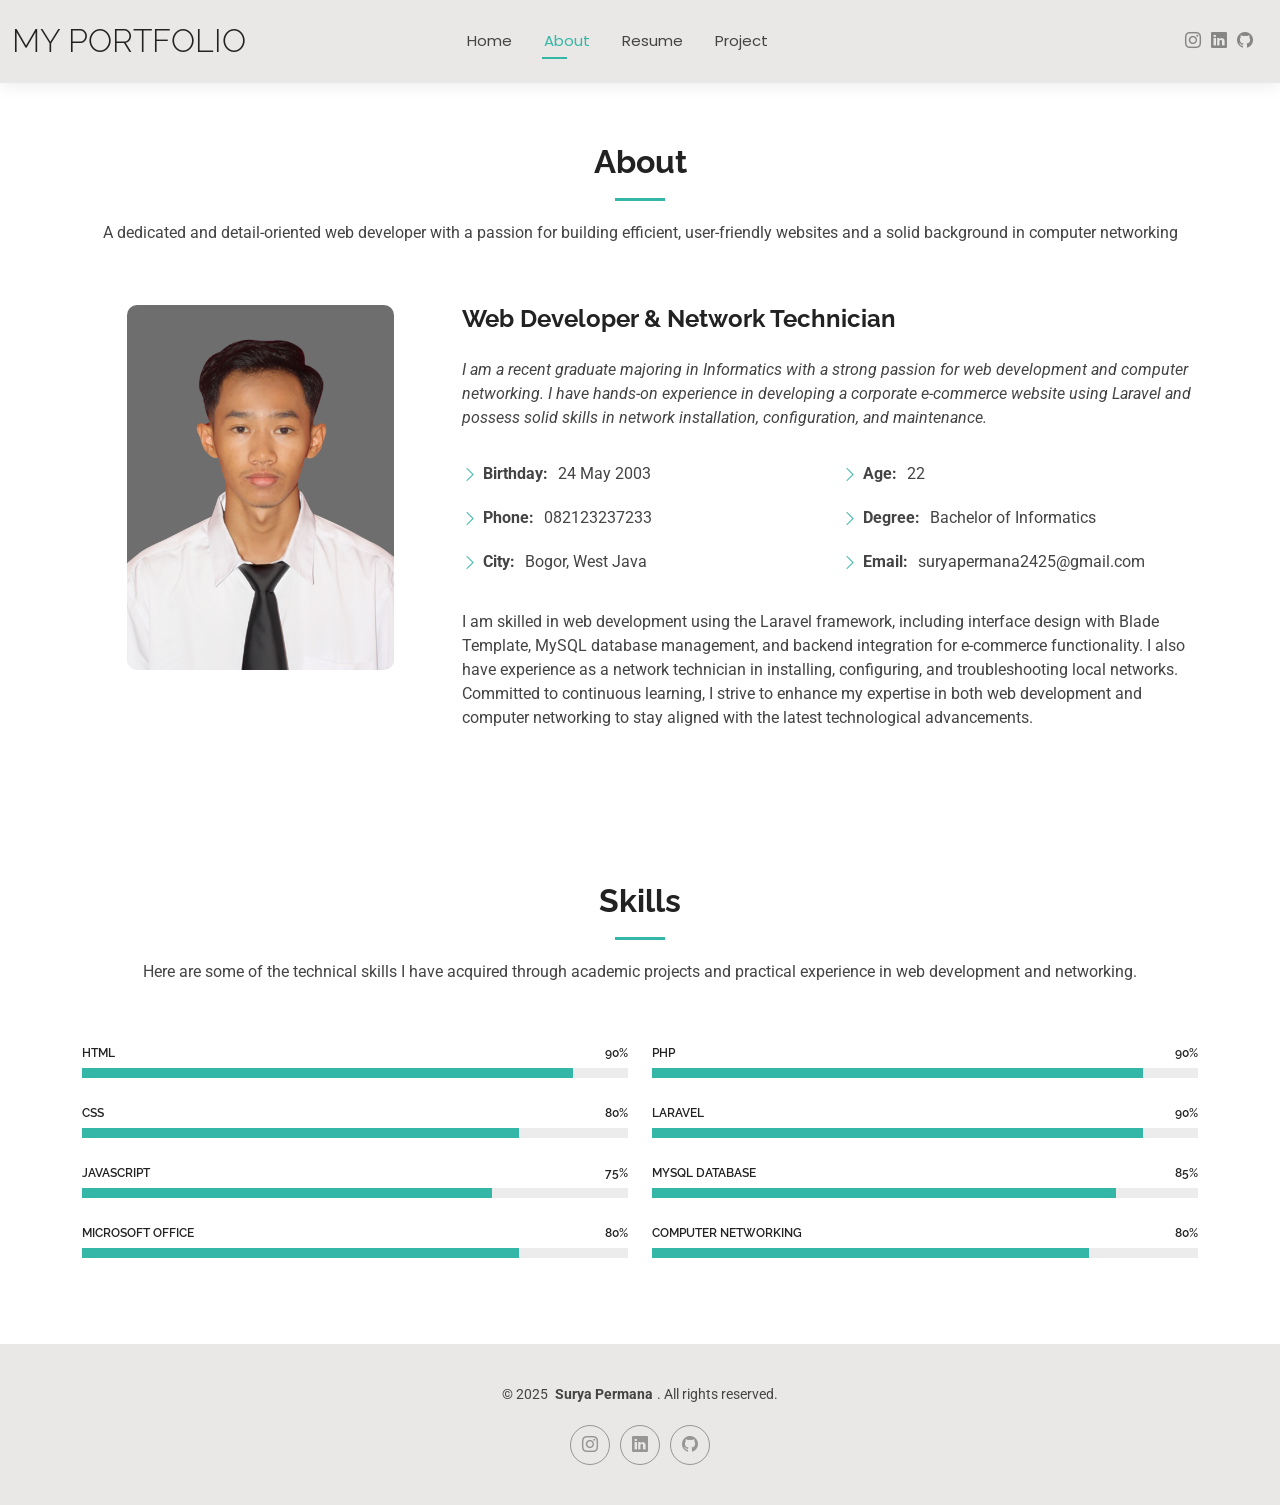
==== commit 7ff5f077: "update lagi" ====
--- a/about.html
+++ b/about.html
@@ -128,10 +128,6 @@
                     </li>
                     <li>
                       <i class="bi bi-chevron-right"></i>
-                      <strong>Website:</strong> <span>www.example.com</span>
-                    </li>
-                    <li>
-                      <i class="bi bi-chevron-right"></i>
                       <strong>Phone:</strong> <span>082123237233</span>
                     </li>
                     <li>
@@ -155,10 +151,6 @@
                       <i class="bi bi-chevron-right"></i>
                       <strong>Email:</strong>
                       <span>suryapermana2425@gmail.com</span>
-                    </li>
-                    <li>
-                      <i class="bi bi-chevron-right"></i>
-                      <strong>Freelance:</strong> <span>Available</span>
                     </li>
                   </ul>
                 </div>
